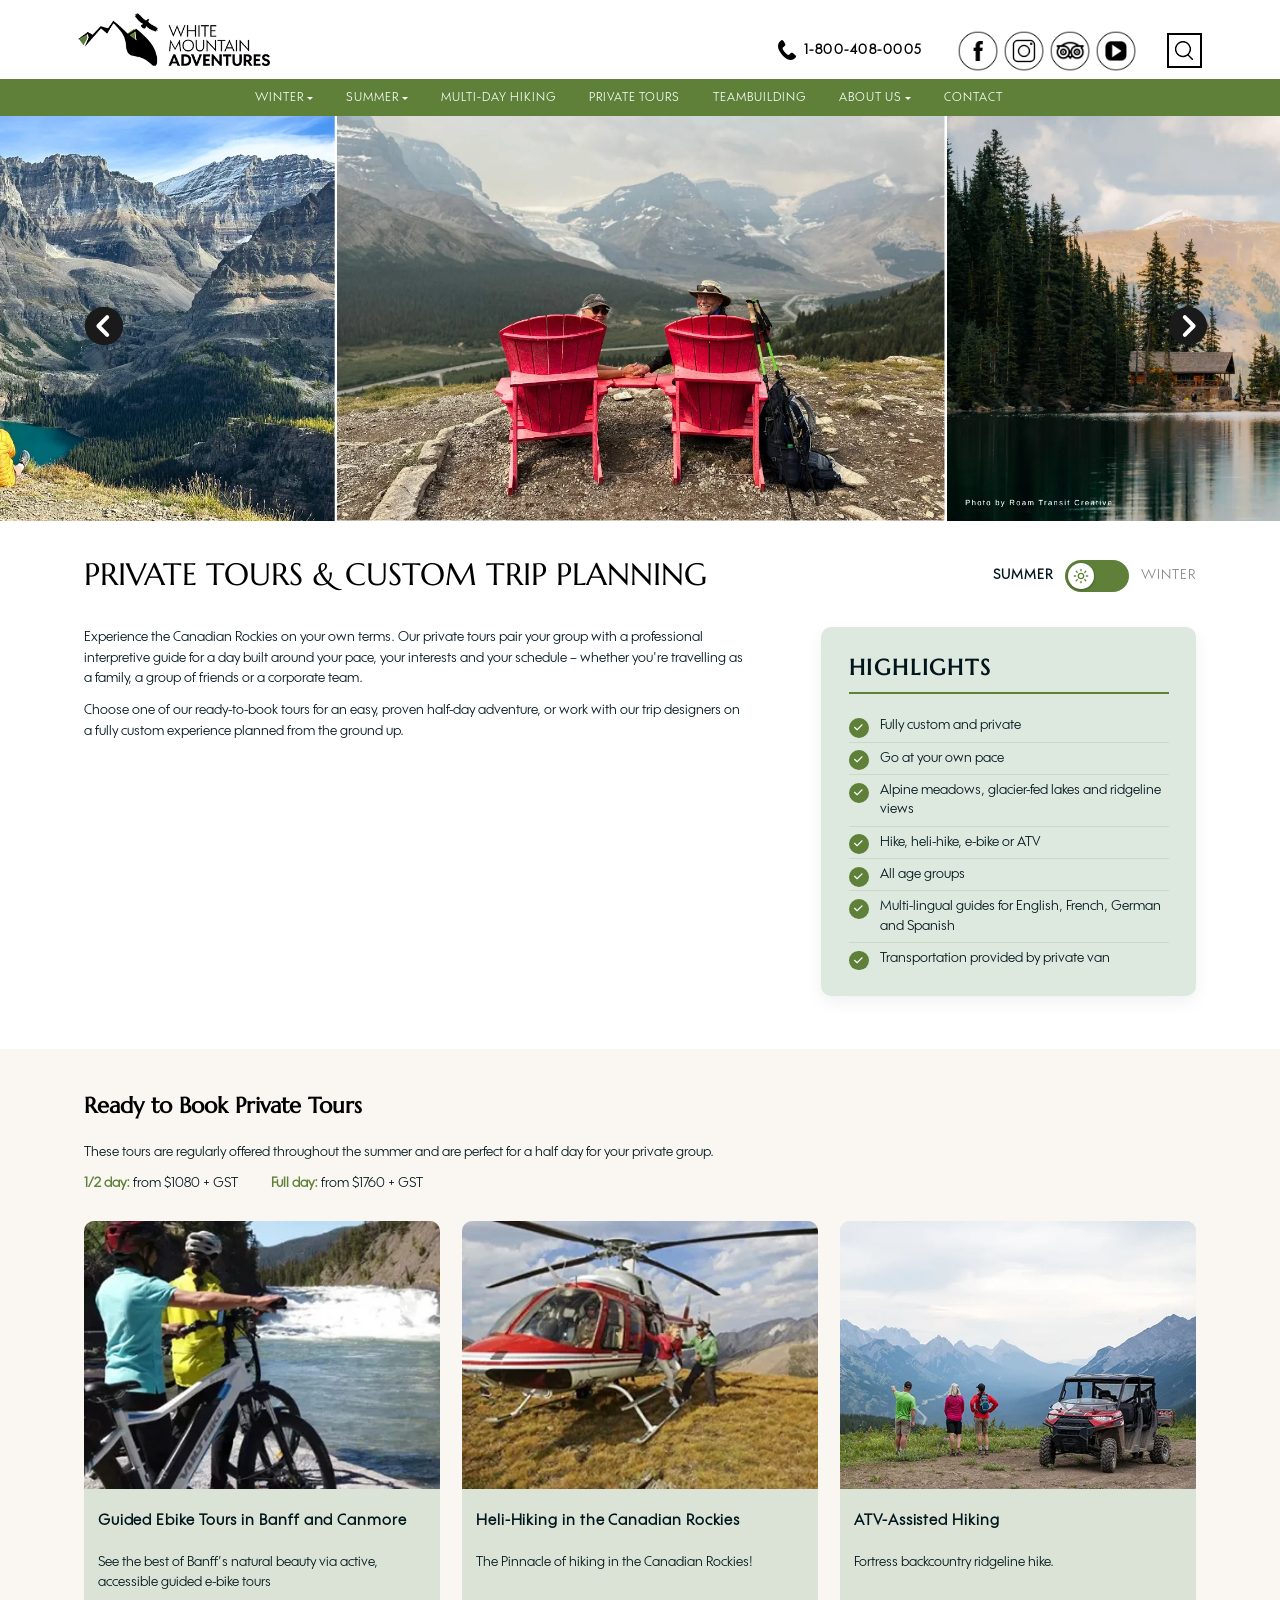
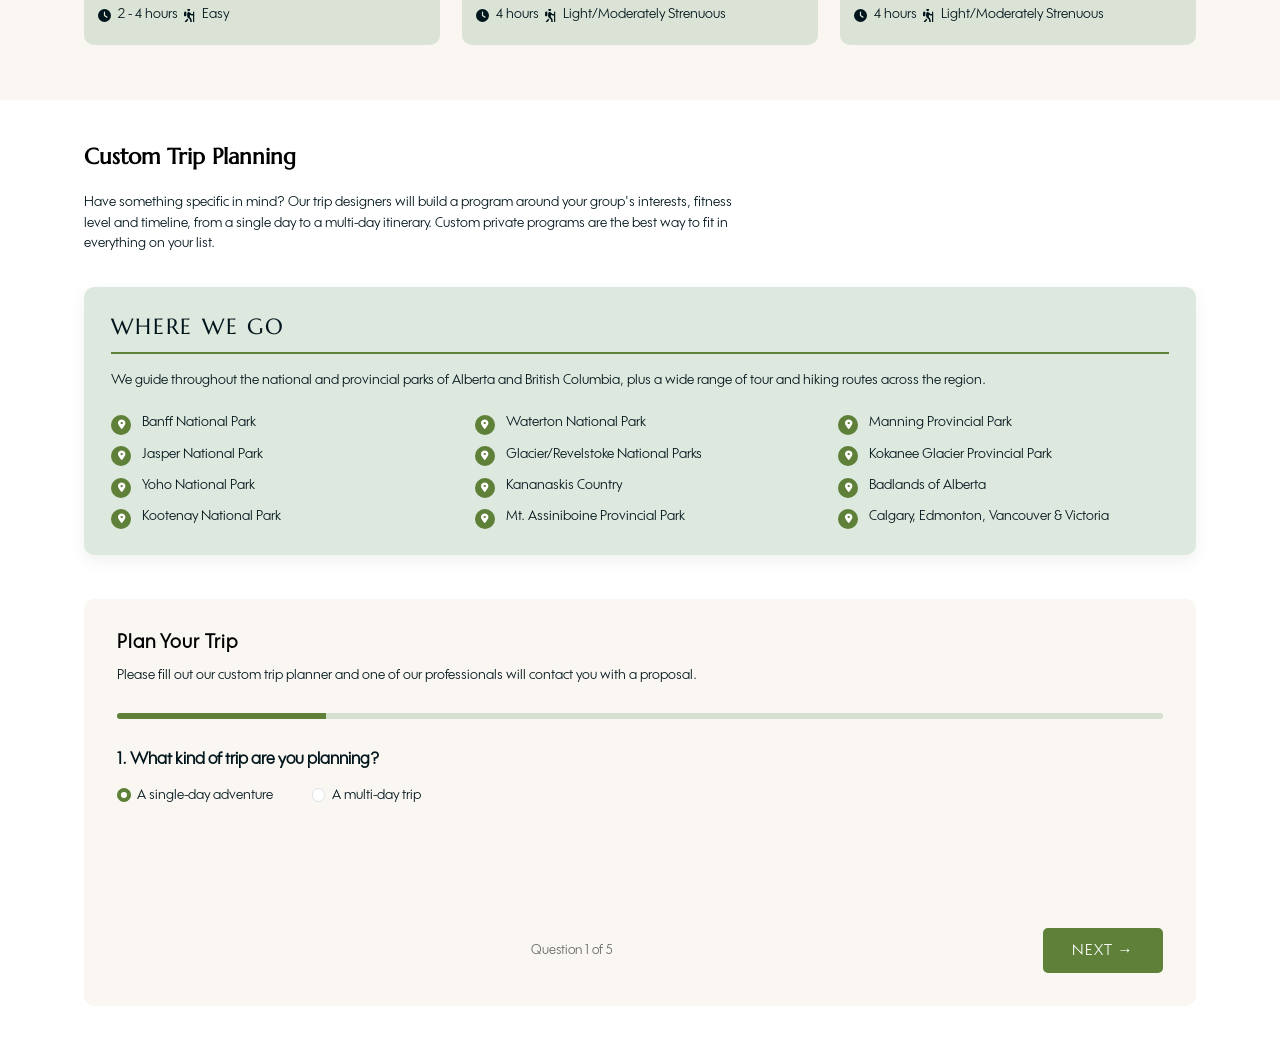
==== web/index.html @ 5576fe65 "Private tours page redesign (standalone DDEV project) Co-Authored-By: Claude Opus 5.5 <noreply@anthr" ====
<!DOCTYPE html>
<html lang="en" dir="ltr" prefix="og: https://ogp.me/ns#" class="h-100">
  <head>
  
  <meta name="google-site-verification" content="TYt2T40EVlU_86mBqnBRBLMpddluNPiCYj_VukK_M9A" />

       <!-- Google Tag Manager -->
<script>(function(w,d,s,l,i){w[l]=w[l]||[];w[l].push({'gtm.start':
new Date().getTime(),event:'gtm.js'});var f=d.getElementsByTagName(s)[0],
j=d.createElement(s),dl=l!='dataLayer'?'&l='+l:'';j.async=true;j.src=
'https://www.googletagmanager.com/gtm.js?id='+i+dl;f.parentNode.insertBefore(j,f);
})(window,document,'script','dataLayer','GTM-P9KBH4B');</script>
<!-- End Google Tag Manager -->

    <meta charset="utf-8" />
<meta name="description" content="White Mountain Adventures offers custom and private tours in Banff and the Canadian Rockies. Enjoy tailored hiking, sightseeing, e-bike and heli-hiking experiences." />
<link rel="canonical" href="custom-private-tours-banff.html" />
<link rel="image_src" href="https://www.whitemountainadventures.com/sites/www.whitemountainadventures.com/files/styles/top_images_carousel/public/Lake%20O%27hara%20on%20a%20cliff%20view.png.webp" />
<meta property="og:title" content="Custom and Private Tours Banff | Tailored Rockies Experiences" />
<meta property="og:description" content="White Mountain Adventures offers custom and private tours in Banff and the Canadian Rockies. Enjoy tailored hiking, sightseeing, e-bike and heli-hiking experiences." />
<meta property="og:image:url" content="https://www.whitemountainadventures.com/sites/www.whitemountainadventures.com/files/styles/top_images_carousel/public/Lake%20O%27hara%20on%20a%20cliff%20view.png.webp" />
<meta name="Generator" content="Drupal 10 (https://www.drupal.org)" />
<meta name="MobileOptimized" content="width" />
<meta name="HandheldFriendly" content="true" />
<meta name="viewport" content="width=device-width, initial-scale=1.0" />
<link rel="icon" href="sites/www.whitemountainadventures.com/files/favicon_1.png" type="image/png" />

    <title>Custom and Private Tours Banff | Tailored Rockies Experiences</title>
    <link rel="stylesheet" media="all" href="core/themes/stable9/css/system/components/align.module.css%3Ftoescm.css" />
<link rel="stylesheet" media="all" href="core/themes/stable9/css/system/components/fieldgroup.module.css%3Ftoescm.css" />
<link rel="stylesheet" media="all" href="core/themes/stable9/css/system/components/container-inline.module.css%3Ftoescm.css" />
<link rel="stylesheet" media="all" href="core/themes/stable9/css/system/components/clearfix.module.css%3Ftoescm.css" />
<link rel="stylesheet" media="all" href="core/themes/stable9/css/system/components/details.module.css%3Ftoescm.css" />
<link rel="stylesheet" media="all" href="core/themes/stable9/css/system/components/hidden.module.css%3Ftoescm.css" />
<link rel="stylesheet" media="all" href="core/themes/stable9/css/system/components/item-list.module.css%3Ftoescm.css" />
<link rel="stylesheet" media="all" href="core/themes/stable9/css/system/components/js.module.css%3Ftoescm.css" />
<link rel="stylesheet" media="all" href="core/themes/stable9/css/system/components/nowrap.module.css%3Ftoescm.css" />
<link rel="stylesheet" media="all" href="core/themes/stable9/css/system/components/position-container.module.css%3Ftoescm.css" />
<link rel="stylesheet" media="all" href="core/themes/stable9/css/system/components/reset-appearance.module.css%3Ftoescm.css" />
<link rel="stylesheet" media="all" href="core/themes/stable9/css/system/components/resize.module.css%3Ftoescm.css" />
<link rel="stylesheet" media="all" href="core/themes/stable9/css/system/components/system-status-counter.css%3Ftoescm.css" />
<link rel="stylesheet" media="all" href="core/themes/stable9/css/system/components/system-status-report-counters.css%3Ftoescm.css" />
<link rel="stylesheet" media="all" href="core/themes/stable9/css/system/components/system-status-report-general-info.css%3Ftoescm.css" />
<link rel="stylesheet" media="all" href="core/themes/stable9/css/system/components/tablesort.module.css%3Ftoescm.css" />
<link rel="stylesheet" media="all" href="modules/contrib/field_group/formatters/tabs/horizontal-tabs.css%3Ftoescm.css" />
<link rel="stylesheet" media="all" href="core/themes/stable9/css/views/views.module.css%3Ftoescm.css" />
<link rel="stylesheet" media="all" href="modules/contrib/footermap/css/footermap.css%3Ftoescm.css" />
<link rel="stylesheet" media="all" href="libraries/tiny-slider/dist/tiny-slider.css%3Ftoescm.css" />
<link rel="stylesheet" media="all" href="modules/contrib/tiny_slider/css/tiny_slider.css%3Ftoescm.css" />
<link rel="stylesheet" media="all" href="core/themes/stable9/css/core/assets/vendor/normalize-css/normalize.css%3Ftoescm.css" />
<link rel="stylesheet" media="all" href="themes/contrib/bootstrap5/css/components/action-links.css%3Ftoescm.css" />
<link rel="stylesheet" media="all" href="themes/contrib/bootstrap5/css/components/breadcrumb.css%3Ftoescm.css" />
<link rel="stylesheet" media="all" href="themes/contrib/bootstrap5/css/components/container-inline.css%3Ftoescm.css" />
<link rel="stylesheet" media="all" href="themes/contrib/bootstrap5/css/components/details.css%3Ftoescm.css" />
<link rel="stylesheet" media="all" href="themes/contrib/bootstrap5/css/components/exposed-filters.css%3Ftoescm.css" />
<link rel="stylesheet" media="all" href="themes/contrib/bootstrap5/css/components/field.css%3Ftoescm.css" />
<link rel="stylesheet" media="all" href="themes/contrib/bootstrap5/css/components/form.css%3Ftoescm.css" />
<link rel="stylesheet" media="all" href="themes/contrib/bootstrap5/css/components/icons.css%3Ftoescm.css" />
<link rel="stylesheet" media="all" href="themes/contrib/bootstrap5/css/components/inline-form.css%3Ftoescm.css" />
<link rel="stylesheet" media="all" href="themes/contrib/bootstrap5/css/components/item-list.css%3Ftoescm.css" />
<link rel="stylesheet" media="all" href="themes/contrib/bootstrap5/css/components/links.css%3Ftoescm.css" />
<link rel="stylesheet" media="all" href="themes/contrib/bootstrap5/css/components/menu.css%3Ftoescm.css" />
<link rel="stylesheet" media="all" href="themes/contrib/bootstrap5/css/components/more-link.css%3Ftoescm.css" />
<link rel="stylesheet" media="all" href="themes/contrib/bootstrap5/css/components/pager.css%3Ftoescm.css" />
<link rel="stylesheet" media="all" href="themes/contrib/bootstrap5/css/components/tabledrag.css%3Ftoescm.css" />
<link rel="stylesheet" media="all" href="themes/contrib/bootstrap5/css/components/tableselect.css%3Ftoescm.css" />
<link rel="stylesheet" media="all" href="themes/contrib/bootstrap5/css/components/tablesort.css%3Ftoescm.css" />
<link rel="stylesheet" media="all" href="themes/contrib/bootstrap5/css/components/textarea.css%3Ftoescm.css" />
<link rel="stylesheet" media="all" href="themes/contrib/bootstrap5/css/components/ui-dialog.css%3Ftoescm.css" />
<link rel="stylesheet" media="all" href="themes/contrib/bootstrap5/css/components/messages.css%3Ftoescm.css" />
<link rel="stylesheet" media="all" href="themes/contrib/bootstrap5/css/components/node.css%3Ftoescm.css" />
<link rel="stylesheet" media="all" href="sites/www.whitemountainadventures.com/themes/b5subtheme/css/style.css%3Ftoescm.css" />

    
  <link rel="stylesheet" href="https://cdnjs.cloudflare.com/ajax/libs/font-awesome/6.5.2/css/all.min.css">
<link rel="stylesheet" href="custom/season.css">
</head>
  <body class="node-285 path-node page-node-type-private   d-flex flex-column h-100">

       <!-- Google Tag Manager (noscript) -->
<noscript><iframe src="https://www.googletagmanager.com/ns.html?id=GTM-P9KBH4B"
height="0" width="0" style="display:none;visibility:hidden"></iframe></noscript>
<!-- End Google Tag Manager (noscript) -->


        <div class="visually-hidden-focusable skip-link p-3 container">
      <a href="custom-private-tours-banff.html#main-content" class="p-2">
        Skip to main content
      </a>
    </div>
    
      <div class="dialog-off-canvas-main-canvas d-flex flex-column h-100" data-off-canvas-main-canvas>
    

<header role="banner">
  

    <nav class="navbar navbar-expand-lg   ">
    <div class="container d-flex align-items-center">
        <div class="region region-nav-branding">
    <div id="block-b5subtheme-branding" class="block block-system block-system-branding-block">
  
    
  <div class="navbar-brand d-flex align-items-center">

    <a href="https://www.whitemountainadventures.com/" title="Home" rel="home" class="site-logo d-block">
    <img src="sites/www.whitemountainadventures.com/files/logo_black_0.png" alt="Home" fetchpriority="high" />
  </a>
  
  <div>
    
      </div>
</div>
</div>

  </div>

            <div class="nav-phone">
        <a class="phone" href="tel:1-800-408-0005">1-800-408-0005</a>

        <span class="icons ">
          <a href="https://www.facebook.com/WhiteMountainAdventures " target="_blank"><img alt="facebook" src="files/page_images/icons/facebook.png"></a><a href="https://instagram.com/whitemountainadventuresbanff/" target="_blank"><img alt="instagram" src="files/page_images/icons/instagram.png%3F11"></a><a href="http://www.tripadvisor.ca/Attraction_Review-g154911-d1034744-Reviews-White_Mountain_Adventures-Banff_Banff_National_Park_Alberta.html" target="_blank"><img alt="Trip Advisor" src="files/page_images/icons/tripadvisor.png"></a><a href="https://www.youtube.com/channel/UCZ5k74igQhrXb3wD6DpFpxw" target="_blank"><img alt="Youtube" src="files/page_images/icons/youtube.png"></a>
        </span>
        <a class="search" href="https://www.whitemountainadventures.com/search/node">Search</a>
      </div>

              <button class="navbar-toggler collapsed" type="button" data-bs-toggle="collapse"
                data-bs-target="#navbarSupportedContent" aria-controls="navbarSupportedContent"
                aria-expanded="false" aria-label="Toggle navigation">
          <span class="navbar-toggler-icon"></span>
        </button>

 
          </div>
        <div class="collapse navbar-collapse  " id="navbarSupportedContent"> 
            <div class="region region-nav-main">
    <nav role="navigation" aria-labelledby="block-b5subtheme-main-navigation-menu" id="block-b5subtheme-main-navigation" class="block block-menu navigation menu--main">
            
  <h5 class="visually-hidden" id="block-b5subtheme-main-navigation-menu">Main navigation</h5>
  

        
            <ul data-block="nav_main" class="navbar-nav justify-content-end flex-wrap nav-level-0">
                    <li class="nav-item">
          <a href="tel:1-800-408-0005" class="phone-mobile nav-link">1-800-408-0005</a>
      </li>

                    <li class="nav-item dropdown">
          <span class="nav-link dropdown-toggle" role="button" data-bs-toggle="dropdown" aria-expanded="false" title="Expand menu Winter">Winter</span>
                  <ul data-block="nav_main" class="dropdown-menu nav-level-1">
                    <li class="nav-item">
          <a href="https://www.whitemountainadventures.com/banff-icewalk-tours" class="dropdown-item" data-drupal-link-system-path="node/2">Icewalks in Banff</a>
      </li>

                    <li class="nav-item">
          <a href="https://www.whitemountainadventures.com/snowshoe/lake-louise-winterland-tour" class="dropdown-item" data-drupal-link-system-path="node/33">Lake Louise Winterland Tour</a>
      </li>

                    <li class="nav-item">
          <a href="https://www.whitemountainadventures.com/banff-snowshoeing" class="dropdown-item" data-drupal-link-system-path="node/7">Snowshoeing Adventures</a>
      </li>

                    <li class="nav-item">
          <a href="https://www.whitemountainadventures.com/winter-gear-rental-banff" class="dropdown-item" data-drupal-link-system-path="node/305">Winter Rental Gear</a>
      </li>

        </ul>
  
      </li>

                    <li class="nav-item dropdown">
          <span class="nav-link dropdown-toggle" role="button" data-bs-toggle="dropdown" aria-expanded="false" title="Expand menu Summer">Summer</span>
                  <ul data-block="nav_main" class="dropdown-menu nav-level-1">
                    <li class="nav-item">
          <a href="https://www.whitemountainadventures.com/daily-guided-hike-banff" class="dropdown-item" data-drupal-link-system-path="node/3">Daily Guided Hikes</a>
      </li>

                    <li class="nav-item">
          <a href="https://www.whitemountainadventures.com/ebike-banff" class="dropdown-item" data-drupal-link-system-path="node/4">Guided e-Bike Tours</a>
      </li>

                    <li class="nav-item">
          <a href="https://www.whitemountainadventures.com/heli-hiking-canadian-rockies" class="dropdown-item" data-drupal-link-system-path="node/29">Heli-Hiking</a>
      </li>

                    <li class="nav-item">
          <a href="https://www.whitemountainadventures.com/atv-hiking-kananaskis-fortress" class="dropdown-item" data-drupal-link-system-path="node/30">ATV Hiking</a>
      </li>

        </ul>
  
      </li>

                    <li class="nav-item">
          <a href="https://www.whitemountainadventures.com/multi-day-hiking-trips-canadian-rockies" class="nav-link" data-drupal-link-system-path="node/5">Multi-Day Hiking</a>
      </li>

                    <li class="nav-item">
          <a href="custom-private-tours-banff.html" class="nav-link active is-active" data-drupal-link-system-path="node/285" aria-current="page">Private Tours</a>
      </li>

                    <li class="nav-item">
          <a href="https://www.whitemountainadventures.com/banff-teambuilding" class="nav-link" data-drupal-link-system-path="node/35">Teambuilding</a>
      </li>

                    <li class="nav-item dropdown">
          <span class="nav-link dropdown-toggle" role="button" data-bs-toggle="dropdown" aria-expanded="false" title="Expand menu About Us">About Us</span>
                  <ul data-block="nav_main" class="dropdown-menu nav-level-1">
                    <li class="nav-item">
          <a href="https://www.whitemountainadventures.com/banff-adventure-company" class="dropdown-item" data-drupal-link-system-path="node/12">Our Story</a>
      </li>

                    <li class="nav-item">
          <a href="https://www.whitemountainadventures.com/banff-guides" class="dropdown-item" data-drupal-link-system-path="node/13">Our Guides</a>
      </li>

                    <li class="nav-item">
          <a href="https://www.whitemountainadventures.com/banff-guide-jobs" class="dropdown-item" data-drupal-link-system-path="node/14">Work With Us</a>
      </li>

                    <li class="nav-item">
          <a href="https://www.whitemountainadventures.com/blog" class="dropdown-item" data-drupal-link-system-path="blog">Follow our Blog!</a>
      </li>

        </ul>
  
      </li>

                    <li class="only-footer nav-item">
          <a href="https://www.whitemountainadventures.com/privacy-policy" class="nav-link" data-drupal-link-system-path="node/311">Privacy Policy</a>
      </li>

                    <li class="nav-item">
          <a href="https://www.whitemountainadventures.com/contact" class="nav-link" data-drupal-link-system-path="node/11">Contact</a>
      </li>

        </ul>
  



  </nav>

  </div>

          
    </div>
  </nav>
  
</header>

<main role="main">
  <a id="main-content" tabindex="-1"></a>
  
  
  

  <div class="container">
        <div class="row g-0">
            <div class="order-1 order-lg-2 col-12">
          <div class="region region-content">
    <div data-drupal-messages-fallback class="hidden"></div>
<div class="season-carousel">
<div class="summer-carousel"><div class="views-element-container block block-views block-views-blocktop-images-carousel-block-1" id="block-b5subtheme-views-block-top-images-carousel-block-1">
  
    
      <div data-block="content"><div class="view view-top-images-carousel view-id-top_images_carousel view-display-id-block_1 js-view-dom-id-c2d8603ac3102c6332cfa6f2ab9ebb3ea7ea2a3aeb94b8659232cf52a6a85bd4">
  
    
      
   
      <div class="view-content row justify-content-center">
      <div data-settings="{&quot;autoWidth&quot;:true,&quot;center&quot;:true,&quot;items&quot;:1,&quot;responsive&quot;:{&quot;991&quot;:{&quot;items&quot;:&quot;6&quot;}},&quot;viewportMax&quot;:&quot;100vw&quot;,&quot;nav&quot;:false,&quot;autoplay&quot;:false,&quot;autoplayTimeout&quot;:4000,&quot;autoplayButtonOutput&quot;:false}" class="tiny-slider-wrapper tiny-slider">
  
      <div><div class="views-field views-field-field-top-images"><div class="field-content">  <img loading="eager" src="sites/www.whitemountainadventures.com/files/styles/top_images_carousel/public/Iconic%20red%20chairs.png.webp%3Fitok=tXXMOAi5" width="1080" height="720" alt="Couple sitting on iconic red chairs at Banff viewpoint, smiling and enjoying the mountain scenery during a private tour in Banff National Park" class="img-fluid image-style-top-images-carousel" />


</div></div></div>
      <div><div class="views-field views-field-field-top-images"><div class="field-content">  <img loading="eager" src="sites/www.whitemountainadventures.com/files/styles/top_images_carousel/public/Photo%20by%20Roam%20Transit%20from%20Banff%20Lake%20Louise%20Tourism.png.webp%3Fitok=lmyNSYfB" width="1280" height="720" alt="Alpine lake Agnes with calm water reflecting trees and pink mountain peaks from morning sun, Canadian Rockies" class="img-fluid image-style-top-images-carousel" />


</div></div></div>
      <div><div class="views-field views-field-field-top-images"><div class="field-content">  <img loading="eager" src="sites/www.whitemountainadventures.com/files/styles/top_images_carousel/public/Lake%20O'hara%20on%20a%20cliff%20view.png.webp%3Fitok=nnHK3KQ8" width="1080" height="720" alt="Hiker standing on cliff edge overlooking turquoise alpine Lake O’Hara with surrounding mountain range in summer, Yoho National Park" class="img-fluid image-style-top-images-carousel" />


</div></div></div>
      <div><div class="views-field views-field-field-top-images"><div class="field-content">  <img loading="eager" src="sites/www.whitemountainadventures.com/files/styles/top_images_carousel/public/resized%20image%20of%20prvate%20group.png.webp%3Fitok=vEgTBVqR" width="1080" height="720" alt="Happy group of hikers taking a break in the rain with mountains in the background during a private tour in the Canadian Rockies" class="img-fluid image-style-top-images-carousel" />


</div></div></div>
      <div><div class="views-field views-field-field-top-images"><div class="field-content">  <img loading="eager" src="sites/www.whitemountainadventures.com/files/styles/top_images_carousel/public/Photo%20by%20Josh%20Segeleski%20%20from%20Banff%20Lake%20Louise%20Tourism%20(1).png.webp%3Fitok=LtawMdaG" width="1280" height="720" alt="A hiking guide shows a group of people around Sunshine Meadows - a protected area that straddles the boundary of Banff National Park and British Colombia." class="img-fluid image-style-top-images-carousel" />


</div></div></div>
      <div><div class="views-field views-field-field-top-images"><div class="field-content">  <img loading="eager" src="sites/www.whitemountainadventures.com/files/styles/top_images_carousel/public/Two%20people%20smiling%20at%20a%20snowy%20mountain.png.webp%3Fitok=NWkoc2mK" width="1080" height="720" alt="Selfie of two happy hikers on a spring trail with snow patches and mountains in the background in Banff National Park" class="img-fluid image-style-top-images-carousel" />


</div></div></div>
      <div><div class="views-field views-field-field-top-images"><div class="field-content">  <img loading="eager" src="sites/www.whitemountainadventures.com/files/styles/top_images_carousel/public/Photo%20by%20Robert%20Massey%20and%20Banff%20Lake%20Louise%20Tourism%20(1).png.webp%3Fitok=XpRl5t85" width="1280" height="720" alt="The Ink Pots area on a beautiful blue sky day in Banff National Park." class="img-fluid image-style-top-images-carousel" />


</div></div></div>
      <div><div class="views-field views-field-field-top-images"><div class="field-content">  <img loading="eager" src="sites/www.whitemountainadventures.com/files/styles/top_images_carousel/public/Scott%20on%20a%20ridge%20somewhere.png.webp%3Fitok=hqPlpJHF" width="1080" height="720" alt="Person hiking along mountain ridge with expansive mountain ranges stretching into the distance in Banff National Park" class="img-fluid image-style-top-images-carousel" />


</div></div></div>
      <div><div class="views-field views-field-field-top-images"><div class="field-content">  <img loading="eager" src="sites/www.whitemountainadventures.com/files/styles/top_images_carousel/public/Photo%20by%20Robert%20Massey%20and%20Banff%20Lake%20Louise%20Tourism.png.webp%3Fitok=lr1nB6wx" width="1280" height="720" alt="Healy Pass in larch season" class="img-fluid image-style-top-images-carousel" />


</div></div></div>
      <div><div class="views-field views-field-field-top-images"><div class="field-content">  <img loading="eager" src="sites/www.whitemountainadventures.com/files/styles/top_images_carousel/public/group%20hiking%20up%20a%20hill%20somewhere.png.webp%3Fitok=-9GtxwTK" width="1080" height="720" alt="Private group of hikers climbing mountain trail with misty peaks in the background in Banff National Park, Canadian Rockies" class="img-fluid image-style-top-images-carousel" />


</div></div></div>
      <div><div class="views-field views-field-field-top-images"><div class="field-content">  <img loading="eager" src="sites/www.whitemountainadventures.com/files/styles/top_images_carousel/public/Lake%20O'hara%203%20people%20sitting%20at%20viewpoint.png.webp%3Fitok=zf52U5H2" width="1280" height="720" alt="Scenic viewpoint at Lake O’Hara with three hikers sitting on cliff and alpine mountains in the background, Canadian Rockies" class="img-fluid image-style-top-images-carousel" />


</div></div></div>
  
</div>

    </div>
  
          </div>
</div>

  </div></div>
<div class="winter-carousel" aria-hidden="true"><div class="views-element-container block block-views block-views-blocktop-images-carousel-block-1" id="block-winter-carousel">
  
    
      <div data-block="content"><div class="view view-top-images-carousel view-id-top_images_carousel view-display-id-block_1 js-view-dom-id-winter">
  
    
      
   
      <div class="view-content row justify-content-center">
      <div data-settings="{&quot;autoWidth&quot;:true,&quot;center&quot;:true,&quot;items&quot;:1,&quot;responsive&quot;:{&quot;991&quot;:{&quot;items&quot;:&quot;6&quot;}},&quot;viewportMax&quot;:&quot;100vw&quot;,&quot;nav&quot;:false,&quot;autoplay&quot;:false,&quot;autoplayTimeout&quot;:4000,&quot;autoplayButtonOutput&quot;:false}" class="tiny-slider-wrapper tiny-slider">
  
      <div><div class="views-field views-field-field-top-images"><div class="field-content">  <img loading="eager" src="images/winter/01.jpg" width="960" height="640" alt="" class="image-style-top-images-carousel" />


</div></div></div>
<div><div class="views-field views-field-field-top-images"><div class="field-content">  <img loading="eager" src="images/winter/02.jpg" width="960" height="640" alt="" class="image-style-top-images-carousel" />


</div></div></div>
<div><div class="views-field views-field-field-top-images"><div class="field-content">  <img loading="eager" src="images/winter/03.jpg" width="960" height="640" alt="" class="image-style-top-images-carousel" />


</div></div></div>
<div><div class="views-field views-field-field-top-images"><div class="field-content">  <img loading="eager" src="images/winter/04.jpg" width="960" height="640" alt="" class="image-style-top-images-carousel" />


</div></div></div>
      
      
      
      
      
      
      
      
      
      
  
</div>

    </div>
  
          </div>
</div>

  </div></div>
</div>
<div id="block-b5subtheme-content" class="block block-system block-system-main-block">
  
    
      
<article class="node node--type-private node--promoted node--view-mode-full">

  
    

  
  <div class="node__content">
    
<div  class="top">
      
            <div class="field field--name-title field--type-string field--label-hidden field__item"><h1>Private Tours &amp; Custom Trip Planning</h1></div>
      
            <div class="season">
  <span class="lb on" data-season="summer">Summer</span>
  <button class="switch" type="button" role="switch" aria-checked="false" aria-label="Toggle summer / winter"><span class="knob">
    <svg class="ico-sun" viewBox="0 0 24 24" fill="none" stroke-width="2" stroke-linecap="round"><circle cx="12" cy="12" r="4"/><path d="M12 2v2M12 20v2M2 12h2M20 12h2M4.9 4.9l1.4 1.4M17.7 17.7l1.4 1.4M4.9 19.1l1.4-1.4M17.7 6.3l1.4-1.4"/></svg>
    <svg class="ico-snow" viewBox="0 0 24 24" fill="none" stroke-width="2" stroke-linecap="round"><path d="M12 2v20M3.3 7l17.4 10M3.3 17L20.7 7M9 4l3 2 3-2M9 20l3-2 3 2"/></svg>
  </span></button>
  <span class="lb" data-season="winter">Winter</span>
</div>
      
  </div>
<div class="private-body">
<div  class="grid">
<div  class="col1">
  <p class="intro">Experience the Canadian Rockies on your own terms. Our private tours pair your group with a professional interpretive guide for a day built around your pace, your interests and your schedule &ndash; whether you're travelling as a family, a group of friends or a corporate team.</p>
  <p class="intro">Choose one of our ready-to-book tours for an easy, proven half-day adventure, or work with our trip designers on a fully custom experience planned from the ground up.</p>
</div>
<div  class="col2">
  <div class="clearfix text-formatted field field--name-field-highlights field--type-text-long field--label-above">
    <div class="field__label">Highlights</div>
    <div class="field__item swap">
      <div class="summer-only"><ul>
<li>Fully custom and private</li>
<li>Go at your own pace</li>
<li>Alpine meadows, glacier-fed lakes and ridgeline views</li>
<li>Hike, heli-hike, e-bike or ATV</li>
<li>All age groups</li>
<li>Multi-lingual guides for English, French, German and Spanish</li>
<li>Transportation provided by private van</li>
</ul></div>
      <div class="winter-only"><ul>
<li>Fully custom and private</li>
<li>Go at your own pace</li>
<li>Frozen waterfalls, snowy forests and frozen lakes</li>
<li>Icewalks, snowshoeing and winter sightseeing</li>
<li>All age groups</li>
<li>Multi-lingual guides for English, French, German and Spanish</li>
<li>Transportation provided by private van</li>
</ul></div>
    </div>
  </div>
</div>
</div>
  <section class="ready-tours">
  <h2>Ready to Book Private Tours</h2>
  <div class="swap">
  <p class="summer-only">These tours are regularly offered throughout the summer and are perfect for a half day for your private group.</p>
  <p class="winter-only">These tours are regularly offered throughout the winter and are perfect for a half day for your private group.</p>
  </div>
  <p class="tour-cost"><span><strong>1/2 day:</strong> from $1080 + GST</span><span><strong>Full day:</strong> from $1760 + GST</span></p>
  <div class="swap">
  <div class="private-thumbs summer-cards summer-only">
    <div class="home-thumb"><a class="thumb-link" href="#">
      <div class="thumb-img"><img src="images/cards/ebike-tours-banff-canmore.webp" alt="Guided Ebike Tours in Banff and Canmore"></div>
      <div class="thumb-text">
        <div class="thumb-title">Guided Ebike Tours in Banff and Canmore</div>
        <p>See the best of Banff’s natural beauty via active, accessible guided e-bike tours</p>
        <p class="thumb-duration"><i class="fa-solid fa-clock" aria-hidden="true"></i> &nbsp;2 - 4 hours&nbsp;&nbsp;<span class="thumb-diff"><i class="fa-solid fa-person-hiking" aria-hidden="true"></i> &nbsp;Easy</span></p>
      </div></a></div>
    <div class="home-thumb"><a class="thumb-link" href="#">
      <div class="thumb-img"><img src="images/cards/heli-hiking-canadian-rockies.webp" alt="Heli-Hiking in the Canadian Rockies"></div>
      <div class="thumb-text">
        <div class="thumb-title">Heli-Hiking in the Canadian Rockies</div>
        <p>The Pinnacle of hiking in the Canadian Rockies!</p>
        <p class="thumb-duration"><i class="fa-solid fa-clock" aria-hidden="true"></i> &nbsp;4 hours&nbsp;&nbsp;<span class="thumb-diff"><i class="fa-solid fa-person-hiking" aria-hidden="true"></i> &nbsp;Light/Moderately Strenuous</span></p>
      </div></a></div>
    <div class="home-thumb"><a class="thumb-link" href="#">
      <div class="thumb-img"><img src="images/cards/atv-assisted-hiking.webp" alt="ATV-Assisted Hiking"></div>
      <div class="thumb-text">
        <div class="thumb-title">ATV-Assisted Hiking</div>
        <p>Fortress backcountry ridgeline hike.</p>
        <p class="thumb-duration"><i class="fa-solid fa-clock" aria-hidden="true"></i> &nbsp;4 hours&nbsp;&nbsp;<span class="thumb-diff"><i class="fa-solid fa-person-hiking" aria-hidden="true"></i> &nbsp;Light/Moderately Strenuous</span></p>
      </div></a></div>
  </div>
  <div class="private-thumbs winter-cards winter-only">
    <div class="home-thumb"><a class="thumb-link" href="#">
      <div class="thumb-img"><img src="images/cards/twilight.jpg" alt="Banff Twilight Tour"></div>
      <div class="thumb-text">
        <div class="thumb-title">Banff Twilight Tour</div>
        <p>Evening tour through Banff as the peaks light up at dusk. Fridays and Saturdays.</p>
        <p class="thumb-duration"><i class="fa-solid fa-clock" aria-hidden="true"></i> &nbsp;2.5 hours&nbsp;&nbsp;<span class="thumb-diff"><i class="fa-solid fa-person-hiking" aria-hidden="true"></i> &nbsp;Easy</span></p>
      </div></a></div>
    <div class="home-thumb"><a class="thumb-link" href="#">
      <div class="thumb-img"><img src="images/cards/grassi.jpg" alt="Grassi Lakes Winter Hike"></div>
      <div class="thumb-text">
        <div class="thumb-title">Grassi Lakes Winter Hike</div>
        <p>Frozen waterfalls and emerald lakes above Canmore</p>
        <p class="thumb-duration"><i class="fa-solid fa-clock" aria-hidden="true"></i> &nbsp;3.5 hours&nbsp;&nbsp;<span class="thumb-diff"><i class="fa-solid fa-person-hiking" aria-hidden="true"></i> &nbsp;Moderate</span></p>
      </div></a></div>
    <div class="home-thumb"><a class="thumb-link" href="#">
      <div class="thumb-img"><img src="images/cards/ross-lake.jpg" alt="Ross Lake and Winter Forest Snowshoe"></div>
      <div class="thumb-text">
        <div class="thumb-title">Ross Lake and Winter Forest Snowshoe</div>
        <p>Quiet snowshoe through old-growth forest to a hidden lake</p>
        <p class="thumb-duration"><i class="fa-solid fa-clock" aria-hidden="true"></i> &nbsp;4 hours&nbsp;&nbsp;<span class="thumb-diff"><i class="fa-solid fa-person-hiking" aria-hidden="true"></i> &nbsp;Light/Moderate</span></p>
      </div></a></div>
  </div>
  </div>
  </section>
  <h2>Custom Trip Planning</h2>
  <p class="intro">Have something specific in mind? Our trip designers will build a program around your group's interests, fitness level and timeline, from a single day to a multi-day itinerary. Custom private programs are the best way to fit in everything on your list.</p>
  <div class="where-box">
    <h3 class="where-title">Where We Go</h3>
    <p>We guide throughout the national and provincial parks of Alberta and British Columbia, plus a wide range of tour and hiking routes across the region.</p>
    <ul>
      <li>Banff National Park</li>
      <li>Jasper National Park</li>
      <li>Yoho National Park</li>
      <li>Kootenay National Park</li>
      <li>Waterton National Park</li>
      <li>Glacier/Revelstoke National Parks</li>
      <li>Kananaskis Country</li>
      <li>Mt. Assiniboine Provincial Park</li>
      <li>Manning Provincial Park</li>
      <li>Kokanee Glacier Provincial Park</li>
      <li>Badlands of Alberta</li>
      <li>Calgary, Edmonton, Vancouver &amp; Victoria</li>
    </ul>
  </div>
  <form class="trip-form" id="trip-form" novalidate>
    <h3>Plan Your Trip</h3>
    <p class="form-intro">Please fill out our custom trip planner and one of our professionals will contact you with a proposal.</p>
    <div class="step-progress"><span></span></div>

    <fieldset>
      <legend>1. What kind of trip are you planning?</legend>
      <div class="date-mode">
        <label class="form-check-inline"><input class="form-check-input" type="radio" name="trip_length" value="single" checked> A single-day adventure</label>
        <label class="form-check-inline"><input class="form-check-input" type="radio" name="trip_length" value="multi"> A multi-day trip</label>
      </div>
    </fieldset>

    <fieldset>
      <legend>2. When would you like to travel?</legend>
      <div class="date-mode">
        <label class="form-check-inline"><input class="form-check-input" type="radio" name="date_mode" value="exact" checked> I have exact dates</label>
        <label class="form-check-inline"><input class="form-check-input" type="radio" name="date_mode" value="flexible"> My dates are flexible</label>
      </div>
      <div class="date-panel" data-mode="exact">
        <div class="row g-3">
          <div class="col-sm-6"><label class="form-label" for="start_date"><span class="multi-only">Start date</span><span class="single-only">Date</span></label><input class="form-control" type="date" id="start_date" name="start_date"></div>
          <div class="col-sm-6 multi-only"><label class="form-label" for="end_date">End date</label><input class="form-control" type="date" id="end_date" name="end_date"></div>
        </div>
      </div>
      <div class="date-panel" data-mode="flexible" hidden>
        <div class="row g-3">
          <div class="col-sm-6 multi-only"><label class="form-label" for="num_days">Approximate number of days</label><input class="form-control" type="number" id="num_days" name="num_days" min="1" max="30" placeholder="e.g. 5"></div>
          <div class="col-sm-6"><label class="form-label" for="month">Month you're interested in</label>
            <select class="form-select" id="month" name="month">
              <option value="">Select a month</option>
              <option>January</option><option>February</option><option>March</option><option>April</option><option>May</option><option>June</option>
              <option>July</option><option>August</option><option>September</option><option>October</option><option>November</option><option>December</option>
            </select></div>
        </div>
      </div>
    </fieldset>

    <fieldset>
      <legend>3. Where are you interested in visiting? <span class="hint">Select all that apply</span></legend>
      <div class="place-group">
        <h4>National Parks</h4>
        <label><input class="form-check-input" type="checkbox" name="places[]" value="Banff National Park"> Banff National Park</label>
        <label><input class="form-check-input" type="checkbox" name="places[]" value="Jasper National Park"> Jasper National Park</label>
        <label><input class="form-check-input" type="checkbox" name="places[]" value="Yoho National Park"> Yoho National Park</label>
        <label><input class="form-check-input" type="checkbox" name="places[]" value="Kootenay National Park"> Kootenay National Park</label>
        <label><input class="form-check-input" type="checkbox" name="places[]" value="Waterton National Park"> Waterton National Park</label>
        <label><input class="form-check-input" type="checkbox" name="places[]" value="Glacier/Revelstoke National Parks"> Glacier/Revelstoke National Parks</label>
      </div>
      <div class="place-group">
        <h4>Provincial Parks &amp; Areas</h4>
        <label><input class="form-check-input" type="checkbox" name="places[]" value="Kananaskis Country"> Kananaskis Country</label>
        <label><input class="form-check-input" type="checkbox" name="places[]" value="Mt. Assiniboine Provincial Park"> Mt. Assiniboine Provincial Park</label>
        <label><input class="form-check-input" type="checkbox" name="places[]" value="Manning Provincial Park"> Manning Provincial Park</label>
        <label><input class="form-check-input" type="checkbox" name="places[]" value="Kokanee Glacier Provincial Park"> Kokanee Glacier Provincial Park</label>
        <label><input class="form-check-input" type="checkbox" name="places[]" value="Badlands of Alberta"> Badlands of Alberta</label>
        <label><input class="form-check-input" type="checkbox" name="places[]" value="Southern Alberta &amp; BC routes"> Tour &amp; hiking routes across southern Alberta and BC</label>
      </div>
      <div class="place-group">
        <h4>Cities</h4>
        <label><input class="form-check-input" type="checkbox" name="places[]" value="Calgary"> Calgary</label>
        <label><input class="form-check-input" type="checkbox" name="places[]" value="Edmonton"> Edmonton</label>
        <label><input class="form-check-input" type="checkbox" name="places[]" value="Vancouver"> Vancouver</label>
        <label><input class="form-check-input" type="checkbox" name="places[]" value="Victoria"> Victoria</label>
      </div>
    </fieldset>

    <fieldset>
      <legend>4. What activities are you interested in? <span class="hint">Select all that apply</span></legend>
      <div class="place-group">
        <h4>Summer</h4>
        <label><input class="form-check-input" type="checkbox" name="activities[]" value="Guided day hiking"> Guided day hiking</label>
        <label><input class="form-check-input" type="checkbox" name="activities[]" value="Multi-day hiking trips"> Multi-day hiking trips</label>
        <label><input class="form-check-input" type="checkbox" name="activities[]" value="Heli-hiking"> Heli-hiking</label>
        <label><input class="form-check-input" type="checkbox" name="activities[]" value="ATV-assisted hiking"> ATV-assisted hiking</label>
        <label><input class="form-check-input" type="checkbox" name="activities[]" value="Guided e-bike tours"> Guided e-bike tours</label>
        <label><input class="form-check-input" type="checkbox" name="activities[]" value="eBike &amp; hike tours"> eBike &amp; hike tours</label>
        <label><input class="form-check-input" type="checkbox" name="activities[]" value="Backcountry hiking (Skoki, Lake O'Hara)"> Backcountry hiking (Skoki, Lake O'Hara)</label>
      </div>
      <div class="place-group">
        <h4>Winter</h4>
        <label><input class="form-check-input" type="checkbox" name="activities[]" value="Canyon icewalks (Johnston, Marble, Grotto)"> Canyon icewalks (Johnston, Marble, Grotto)</label>
        <label><input class="form-check-input" type="checkbox" name="activities[]" value="Snowshoeing"> Snowshoeing</label>
        <label><input class="form-check-input" type="checkbox" name="activities[]" value="Snowcat snowshoe charter"> Snowcat snowshoe charter</label>
        <label><input class="form-check-input" type="checkbox" name="activities[]" value="Lake Louise Winterland Tour"> Lake Louise Winterland Tour</label>
      </div>
      <div class="place-group">
        <h4>Year-round</h4>
        <label><input class="form-check-input" type="checkbox" name="activities[]" value="Private sightseeing by van/SUV"> Private sightseeing by van/SUV</label>
        <label><input class="form-check-input" type="checkbox" name="activities[]" value="Gondolas &amp; popular attractions"> Gondolas &amp; popular attractions</label>
        <label><input class="form-check-input" type="checkbox" name="activities[]" value="Culinary experiences"> Culinary experiences</label>
        <label><input class="form-check-input" type="checkbox" name="activities[]" value="Teambuilding activities"> Teambuilding activities</label>
      </div>
    </fieldset>

    <fieldset>
      <legend>5. Your details</legend>
      <div class="row g-3">
        <div class="col-md-4"><label class="form-label" for="name">Name</label><input class="form-control" type="text" id="name" name="name" autocomplete="name" required></div>
        <div class="col-md-4"><label class="form-label" for="email">Email</label><input class="form-control" type="email" id="email" name="email" autocomplete="email" required></div>
        <div class="col-md-4"><label class="form-label" for="phone">Phone</label><input class="form-control" type="tel" id="phone" name="phone" autocomplete="tel"></div>
        <div class="col-md-4"><label class="form-label" for="language">Preferred guide language</label>
          <select class="form-select" id="language" name="language">
            <option>English</option><option>French</option><option>German</option><option>Spanish</option>
          </select></div>
        <div class="col-12"><label class="form-label" for="questions">Questions or special requests</label><textarea class="form-control" id="questions" name="questions" rows="4" placeholder="Group size, ages, fitness level, accessibility needs, anything else we should know..."></textarea></div>
      </div>
    </fieldset>

    <div class="step-nav">
      <button class="btn btn-back" type="button" data-step="back">&larr; Back</button>
      <span class="step-count"></span>
      <button class="btn btn-primary" type="button" data-step="next">Next &rarr;</button>
      <button class="btn btn-primary" type="submit">Request a Proposal</button>
    </div>
    <p class="form-thanks" hidden>Thanks! Our trip designers will be in touch shortly.</p>
  </form>

</div>
  </div>
</article>

  </div>

  </div>

      </div>
          </div>
  </div>

</main>



  </div>

    
    <script type="application/json" data-drupal-selector="drupal-settings-json">{"path":{"baseUrl":"\/","pathPrefix":"","currentPath":"node\/285","currentPathIsAdmin":false,"isFront":false,"currentLanguage":"en"},"pluralDelimiter":"\u0003","suppressDeprecationErrors":true,"field_group":{"html_element":{"mode":"default","context":"view","settings":{"classes":"top","show_empty_fields":false,"id":"","label_as_html":false,"element":"div","show_label":false,"label_element":"h3","label_element_classes":"","attributes":"","effect":"none","speed":"fast"}},"tabs":{"mode":"default","context":"view","settings":{"classes":"","show_empty_fields":false,"id":"","label_as_html":false,"direction":"horizontal","width_breakpoint":0}},"tab":{"mode":"default","context":"view","settings":{"classes":"","show_empty_fields":false,"id":"","label_as_html":false,"formatter":"closed","description":""}}},"user":{"uid":0,"permissionsHash":"cc319007458dd4050d0caed634b7def1fa32414fe3cb20444fb025fa2d701498"}}</script>
<script src="sites/www.whitemountainadventures.com/files/js/site.js"></script>

  <script src="custom/season.js"></script>
</body>
</html>
---- web/custom/season.css ----
/* Additions on top of the site's own CSS. Sizes in rem follow the site's html font-size. */

/* Carousel cross-fade */
.season-carousel { position: relative; }
.season-carousel > .summer-carousel,
.season-carousel > .winter-carousel { transition: opacity .8s ease; }
.season-carousel > .winter-carousel { position: absolute; top: 0; left: 0; right: 0; opacity: 0; pointer-events: none; z-index: 1; }
.season-carousel.is-winter > .winter-carousel { opacity: 1; pointer-events: auto; }
.season-carousel.is-winter > .summer-carousel { opacity: 0; pointer-events: none; }

/* Season switch (next to the H1) */
.season { display: flex; align-items: center; gap: 12px; font-size: 1.25rem; text-transform: uppercase; letter-spacing: 1px; user-select: none; }
.season .lb { color: #888; cursor: pointer; }
.season .lb.on { color: #00151c; font-weight: 700; }
.season .switch { position: relative; width: 64px; height: 32px; border-radius: 32px; border: 0; padding: 0; cursor: pointer; background: #5e8038; }
.season .knob { position: absolute; top: 3px; left: 3px; width: 26px; height: 26px; border-radius: 50%; background: #fff; box-shadow: 0 1px 3px rgba(0,0,0,.3); display: flex; align-items: center; justify-content: center; transition: transform .3s; }
.season.winter .knob { transform: translateX(32px); }
.season .knob svg { width: 16px; height: 16px; stroke: #5e8038; }
.season .ico-snow { display: none; }
.season.winter .ico-sun { display: none; }
.season.winter .ico-snow { display: block; }

/* Body */
.private-body { margin-bottom: 5rem; }
.private-body .intro { max-width: 60rem; }

/* Tour cards: same rules as .home-thumbs .home-thumb in b5subtheme */
.private-thumbs { display: grid; grid-template-columns: repeat(3, 1fr); gap: 2rem; }
.private-thumbs .home-thumb { height: 100%; background-color: rgba(144, 180, 147, .3); border-radius: 10px; overflow: hidden; }
.private-thumbs a.thumb-link { display: flex; flex-direction: column; height: 100%; color: #00151c; text-decoration: none; }
.private-thumbs .thumb-img { position: relative; aspect-ratio: 4 / 3; overflow: hidden; }
.private-thumbs .thumb-img img { width: 100%; height: 100%; object-fit: cover; display: block; margin: 0; }
.private-thumbs .thumb-img:after { content: "Explore \2192"; font-weight: bold; padding-top: 19px; color: #fff; font-size: 1.5rem; display: flex; justify-content: center; align-items: center; position: absolute; inset: 0; background-color: rgba(0,0,0,.3); opacity: 0; transition: all .25s; }
.private-thumbs a:hover .thumb-img:after { opacity: 1; }
.private-thumbs .thumb-text { padding: 20px 14px; text-align: left; display: flex; flex-direction: column; flex-grow: 1; }
.private-thumbs .thumb-title { font-size: 1.4rem; letter-spacing: .06em; display: block; font-weight: bold; margin-bottom: 20px; }
.private-thumbs .thumb-duration { margin-top: auto; margin-bottom: 0; }
.private-thumbs .thumb-diff { text-wrap: nowrap; }
@media (max-width: 767px) { .private-thumbs { grid-template-columns: 1fr; } }

/* Season cross-fade: both versions share one grid cell, so no layout jump or flash */
.swap { display: grid; }
.swap > * { grid-area: 1 / 1; transition: opacity .8s ease, visibility .8s; }
body:not(.is-winter) .swap > .winter-only,
body.is-winter .swap > .summer-only { opacity: 0; visibility: hidden; pointer-events: none; }
.swap > p { margin-bottom: 1rem; }

/* Ready to Book: full-width colour band ($cream from b5subtheme) */
.ready-tours { position: relative; isolation: isolate; padding: 4rem 0 5rem; margin: 3rem 0 4rem; }
.ready-tours:before { content: ""; position: absolute; top: 0; bottom: 0; left: 50%; width: 100vw; transform: translateX(-50%); background: #faf7f2; z-index: -1; }

/* Trip planning form */
.trip-form { background: #faf7f2; border-radius: 10px; padding: 3rem; margin: 4rem 0 2rem; }
.trip-form h3 { margin-bottom: 1rem; }
.trip-form .form-intro { margin-bottom: 2.5rem; }
.trip-form fieldset { margin-bottom: 2.5rem; }
.trip-form legend { font-size: 1.5rem; font-weight: bold; margin-bottom: 1.2rem; }
.trip-form .hint { font-size: 1.1rem; font-weight: normal; color: #666; margin-left: .5rem; }
.trip-form .form-label, .trip-form label { font-size: 1.25rem; }
.trip-form .form-control, .trip-form .form-select { font-size: 1.25rem; padding: .7rem 1rem; }
.trip-form .date-mode { display: flex; gap: 2.5rem; margin-bottom: 1.5rem; }
.trip-form .date-mode label { display: flex; align-items: center; gap: .6rem; cursor: pointer; }
.trip-form .date-mode .form-check-input { margin: 0; }
.trip-form .place-group { margin-bottom: 1.5rem; display: grid; grid-template-columns: repeat(auto-fill, minmax(26rem, 1fr)); gap: .6rem 2rem; }
.trip-form .place-group h4 { grid-column: 1 / -1; font-size: 1.25rem; text-transform: uppercase; letter-spacing: 1px; color: #5e8038; margin: 0 0 .3rem; }
.trip-form .place-group label { display: flex; align-items: center; gap: .6rem; cursor: pointer; }
.trip-form .place-group .form-check-input { margin: 0; flex: none; }
.trip-form .form-check-input:checked { background-color: #5e8038; border-color: #5e8038; }
.trip-form .btn { background-color: #5e8038; border-color: #5e8038; font-size: 1.4rem; padding: .8rem 2.5rem; }
.trip-form .form-thanks { margin: 1.5rem 0 0; font-weight: bold; color: #5e8038; }
.trip-form.is-single .multi-only, .trip-form:not(.is-single) .single-only { display: none; }

/* One question at a time */
.trip-form fieldset.step { display: none; min-height: 14rem; }
.trip-form fieldset.step.current { display: block; animation: stepIn .4s ease; }
@keyframes stepIn { from { opacity: 0; transform: translateX(12px); } to { opacity: 1; transform: none; } }
.trip-form .step-progress { height: 6px; background: rgba(144,180,147,.35); border-radius: 3px; margin: 0 0 2.5rem; overflow: hidden; }
.trip-form .step-progress span { display: block; height: 100%; width: 0; background: #5e8038; transition: width .4s ease; }
.trip-form .step-nav { display: flex; align-items: center; gap: 1.5rem; }
.trip-form .step-count { flex: 1; text-align: center; font-size: 1.2rem; color: #666; }
.trip-form .btn-back { background: transparent; border: 1px solid #5e8038; color: #5e8038; font-size: 1.4rem; padding: .8rem 2rem; }
.trip-form .btn-back:hover { background: rgba(94,128,56,.08); color: #5e8038; }
.trip-form .btn-back[hidden], .trip-form .btn[hidden] { display: none; }
.trip-form .step-nav[hidden] { display: none; }

.two-col { columns: 2; column-gap: 4rem; max-width: 90rem; }
.two-col li { break-inside: avoid; margin-bottom: .4rem; }
@media (max-width: 767px) { .two-col { columns: 1; } }

.tour-cost { display: flex; flex-wrap: wrap; gap: .5rem 3rem; margin: 0 0 2.5rem; }
.tour-cost strong { color: #5e8038; }

/* Highlights box redesign */
.page-node-type-private .grid .col2 > .field--name-field-highlights {
  background: rgba(144, 180, 147, .3);
  border: 0;
  border-radius: 10px;
  padding: 2.5rem 2.5rem 2rem;
  margin: 0;
  width: 100%;
  font-weight: normal;
  box-shadow: 0 6px 18px rgba(0, 21, 28, .06);
}
.page-node-type-private .grid .col2 > .field--name-field-highlights .field__label {
  background: none;
  color: #00151c !important;
  font-family: "Marcellus", sans-serif;
  font-style: normal;
  font-size: 2rem;
  letter-spacing: .08em;
  text-transform: uppercase;
  margin: 0 0 1.5rem;
  padding: 0 0 1rem;
  width: auto !important;
  border-bottom: 2px solid #5e8038;
}
.page-node-type-private .field--name-field-highlights ul { list-style: none; padding: 0; margin: 0; }
.page-node-type-private .field--name-field-highlights ul li {
  position: relative;
  padding: .55rem 0 .55rem 2.8rem;
  line-height: 1.4;
  border-bottom: 1px solid rgba(94, 128, 56, .15);
}
.page-node-type-private .field--name-field-highlights ul li:last-child { border-bottom: 0; }
.page-node-type-private .field--name-field-highlights ul li:before {
  content: "\f00c";
  font-family: "Font Awesome 6 Free";
  font-weight: 900;
  position: absolute; left: 0; top: .7rem;
  width: 1.8rem; height: 1.8rem; border-radius: 50%;
  background: #5e8038; color: #fff;
  font-size: .9rem;
  display: flex; align-items: center; justify-content: center;
}

/* Where We Go box: same look as Highlights */
.where-box { background: rgba(144, 180, 147, .3); border-radius: 10px; padding: 2.5rem 2.5rem 2rem; margin: 3rem 0 0; box-shadow: 0 6px 18px rgba(0, 21, 28, .06); }
.where-box .where-title { font-family: "Marcellus", sans-serif; font-weight: normal; font-size: 2rem; letter-spacing: .08em; text-transform: uppercase; color: #00151c; margin: 0 0 1.5rem; padding: 0 0 1rem; border-bottom: 2px solid #5e8038; }
.where-box ul { list-style: none; padding: 0; margin: 1.5rem 0 0; columns: 3; column-gap: 3rem; }
.where-box li { position: relative; padding: .55rem 0 .55rem 2.8rem; line-height: 1.4; break-inside: avoid; }
.where-box li:before { content: "\f3c5"; font-family: "Font Awesome 6 Free"; font-weight: 900; position: absolute; left: 0; top: .7rem; width: 1.8rem; height: 1.8rem; border-radius: 50%; background: #5e8038; color: #fff; font-size: .9rem; display: flex; align-items: center; justify-content: center; }
@media (max-width: 991px) { .where-box ul { columns: 2; } }
@media (max-width: 575px) { .where-box ul { columns: 1; } }
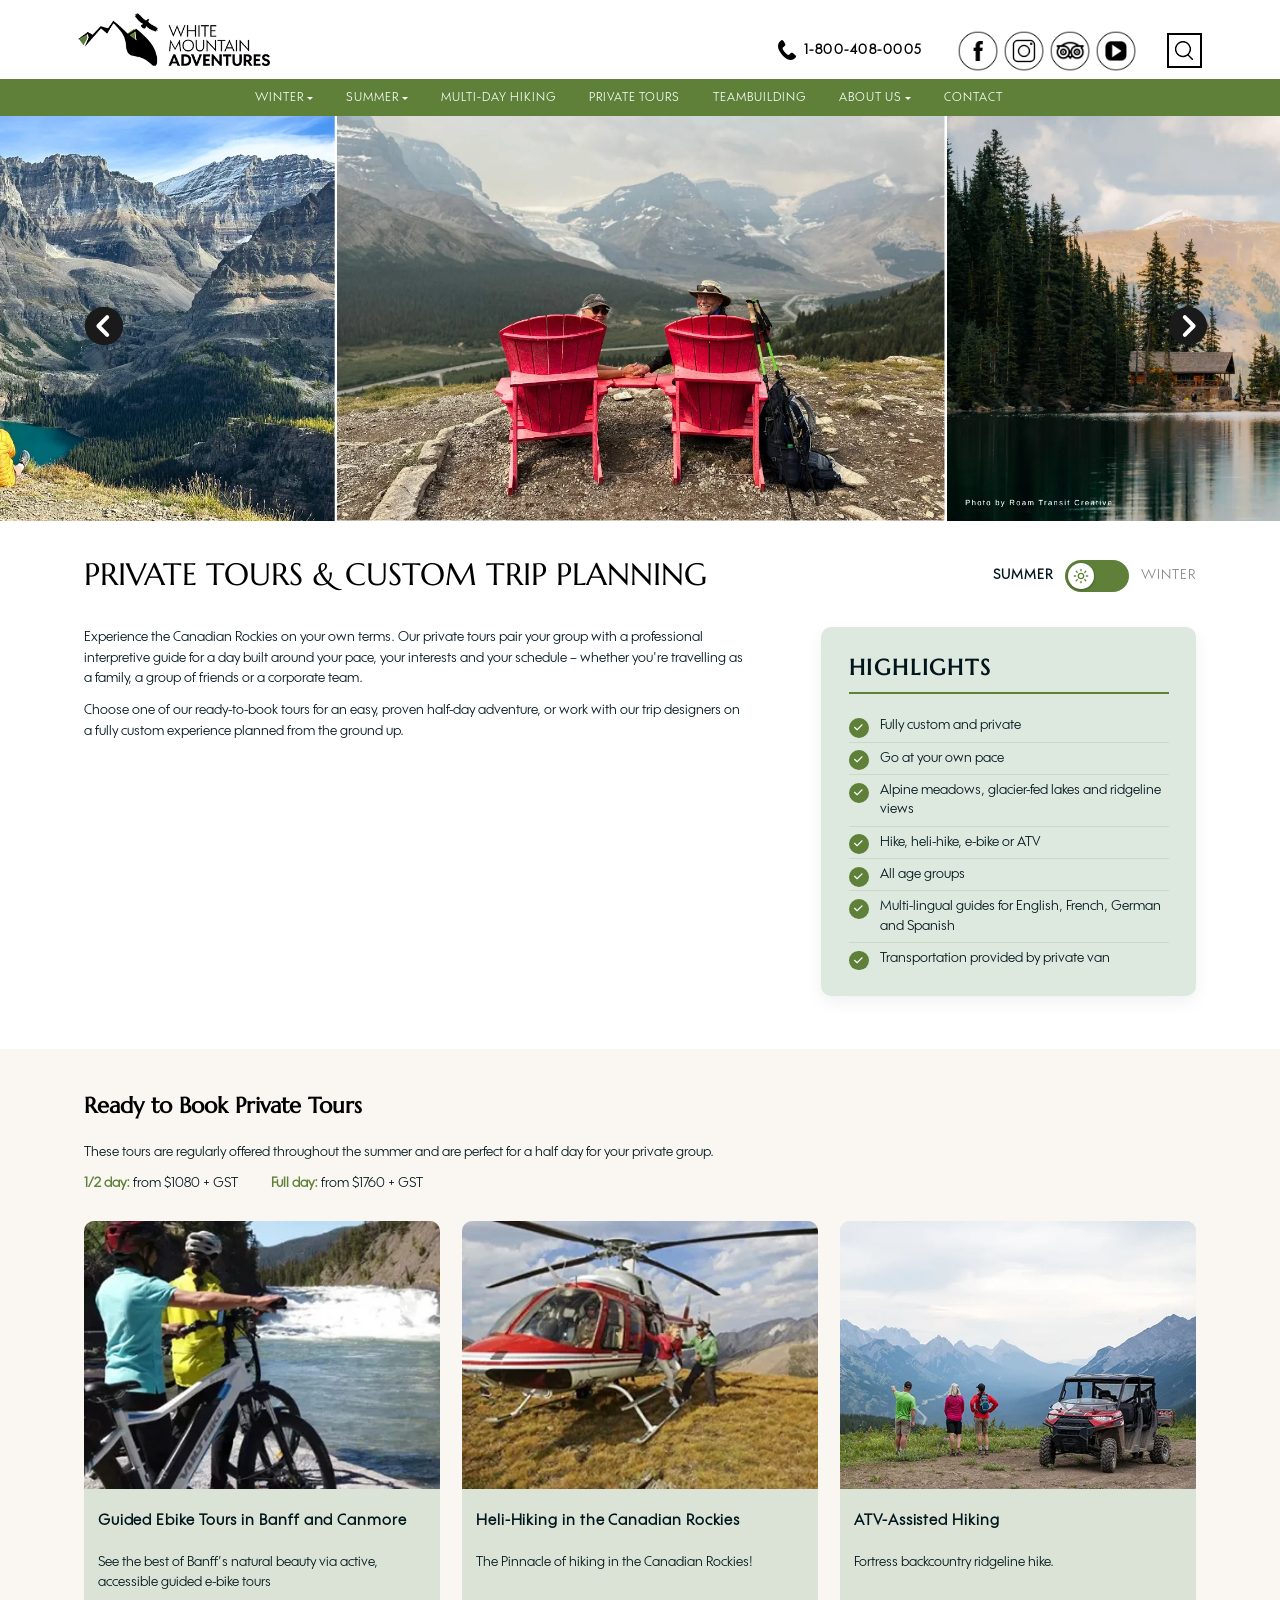
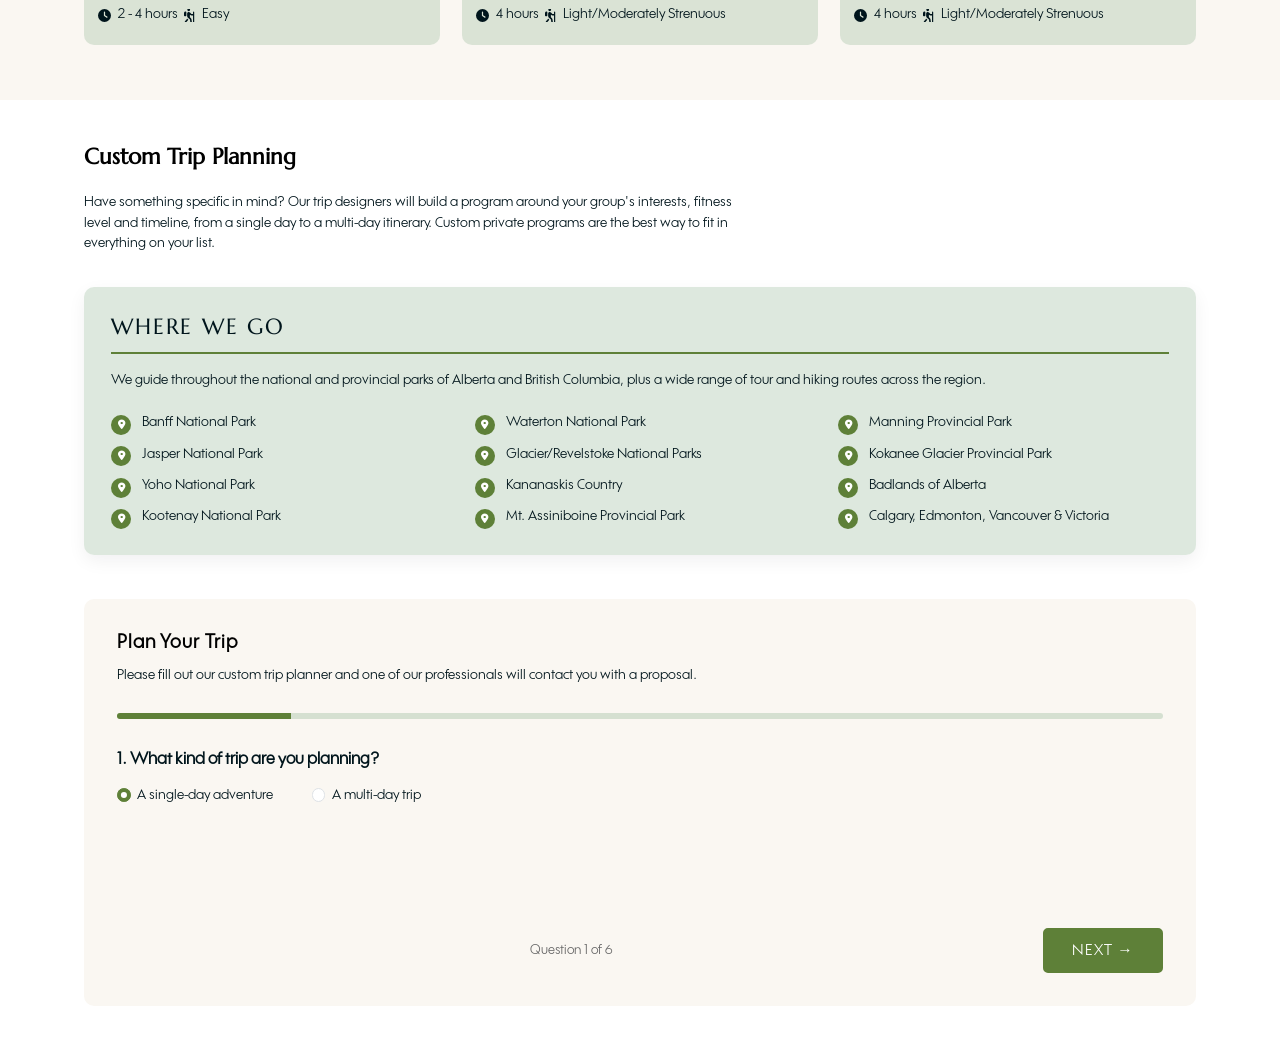
==== commit 74a04dcf: "Trip planner: add group size question Co-Authored-By: Claude Opus 5.5 <noreply@anthropic.com> Claude" ====
--- a/web/index.html
+++ b/web/index.html
@@ -150,19 +150,19 @@
           <span class="nav-link dropdown-toggle" role="button" data-bs-toggle="dropdown" aria-expanded="false" title="Expand menu Winter">Winter</span>
                   <ul data-block="nav_main" class="dropdown-menu nav-level-1">
                     <li class="nav-item">
-          <a href="https://www.whitemountainadventures.com/banff-icewalk-tours" class="dropdown-item" data-drupal-link-system-path="node/2">Icewalks in Banff</a>
-      </li>
-
-                    <li class="nav-item">
-          <a href="https://www.whitemountainadventures.com/snowshoe/lake-louise-winterland-tour" class="dropdown-item" data-drupal-link-system-path="node/33">Lake Louise Winterland Tour</a>
-      </li>
-
-                    <li class="nav-item">
-          <a href="https://www.whitemountainadventures.com/banff-snowshoeing" class="dropdown-item" data-drupal-link-system-path="node/7">Snowshoeing Adventures</a>
-      </li>
-
-                    <li class="nav-item">
-          <a href="https://www.whitemountainadventures.com/winter-gear-rental-banff" class="dropdown-item" data-drupal-link-system-path="node/305">Winter Rental Gear</a>
+          <a href="#" data-disabled-link class="dropdown-item" data-drupal-link-system-path="node/2">Icewalks in Banff</a>
+      </li>
+
+                    <li class="nav-item">
+          <a href="#" data-disabled-link class="dropdown-item" data-drupal-link-system-path="node/33">Lake Louise Winterland Tour</a>
+      </li>
+
+                    <li class="nav-item">
+          <a href="#" data-disabled-link class="dropdown-item" data-drupal-link-system-path="node/7">Snowshoeing Adventures</a>
+      </li>
+
+                    <li class="nav-item">
+          <a href="#" data-disabled-link class="dropdown-item" data-drupal-link-system-path="node/305">Winter Rental Gear</a>
       </li>
 
         </ul>
@@ -173,19 +173,19 @@
           <span class="nav-link dropdown-toggle" role="button" data-bs-toggle="dropdown" aria-expanded="false" title="Expand menu Summer">Summer</span>
                   <ul data-block="nav_main" class="dropdown-menu nav-level-1">
                     <li class="nav-item">
-          <a href="https://www.whitemountainadventures.com/daily-guided-hike-banff" class="dropdown-item" data-drupal-link-system-path="node/3">Daily Guided Hikes</a>
-      </li>
-
-                    <li class="nav-item">
-          <a href="https://www.whitemountainadventures.com/ebike-banff" class="dropdown-item" data-drupal-link-system-path="node/4">Guided e-Bike Tours</a>
-      </li>
-
-                    <li class="nav-item">
-          <a href="https://www.whitemountainadventures.com/heli-hiking-canadian-rockies" class="dropdown-item" data-drupal-link-system-path="node/29">Heli-Hiking</a>
-      </li>
-
-                    <li class="nav-item">
-          <a href="https://www.whitemountainadventures.com/atv-hiking-kananaskis-fortress" class="dropdown-item" data-drupal-link-system-path="node/30">ATV Hiking</a>
+          <a href="#" data-disabled-link class="dropdown-item" data-drupal-link-system-path="node/3">Daily Guided Hikes</a>
+      </li>
+
+                    <li class="nav-item">
+          <a href="#" data-disabled-link class="dropdown-item" data-drupal-link-system-path="node/4">Guided e-Bike Tours</a>
+      </li>
+
+                    <li class="nav-item">
+          <a href="#" data-disabled-link class="dropdown-item" data-drupal-link-system-path="node/29">Heli-Hiking</a>
+      </li>
+
+                    <li class="nav-item">
+          <a href="#" data-disabled-link class="dropdown-item" data-drupal-link-system-path="node/30">ATV Hiking</a>
       </li>
 
         </ul>
@@ -193,34 +193,34 @@
       </li>
 
                     <li class="nav-item">
-          <a href="https://www.whitemountainadventures.com/multi-day-hiking-trips-canadian-rockies" class="nav-link" data-drupal-link-system-path="node/5">Multi-Day Hiking</a>
-      </li>
-
-                    <li class="nav-item">
-          <a href="custom-private-tours-banff.html" class="nav-link active is-active" data-drupal-link-system-path="node/285" aria-current="page">Private Tours</a>
-      </li>
-
-                    <li class="nav-item">
-          <a href="https://www.whitemountainadventures.com/banff-teambuilding" class="nav-link" data-drupal-link-system-path="node/35">Teambuilding</a>
+          <a href="#" data-disabled-link class="nav-link" data-drupal-link-system-path="node/5">Multi-Day Hiking</a>
+      </li>
+
+                    <li class="nav-item">
+          <a href="#" data-disabled-link class="nav-link active is-active" data-drupal-link-system-path="node/285" aria-current="page">Private Tours</a>
+      </li>
+
+                    <li class="nav-item">
+          <a href="#" data-disabled-link class="nav-link" data-drupal-link-system-path="node/35">Teambuilding</a>
       </li>
 
                     <li class="nav-item dropdown">
           <span class="nav-link dropdown-toggle" role="button" data-bs-toggle="dropdown" aria-expanded="false" title="Expand menu About Us">About Us</span>
                   <ul data-block="nav_main" class="dropdown-menu nav-level-1">
                     <li class="nav-item">
-          <a href="https://www.whitemountainadventures.com/banff-adventure-company" class="dropdown-item" data-drupal-link-system-path="node/12">Our Story</a>
-      </li>
-
-                    <li class="nav-item">
-          <a href="https://www.whitemountainadventures.com/banff-guides" class="dropdown-item" data-drupal-link-system-path="node/13">Our Guides</a>
-      </li>
-
-                    <li class="nav-item">
-          <a href="https://www.whitemountainadventures.com/banff-guide-jobs" class="dropdown-item" data-drupal-link-system-path="node/14">Work With Us</a>
-      </li>
-
-                    <li class="nav-item">
-          <a href="https://www.whitemountainadventures.com/blog" class="dropdown-item" data-drupal-link-system-path="blog">Follow our Blog!</a>
+          <a href="#" data-disabled-link class="dropdown-item" data-drupal-link-system-path="node/12">Our Story</a>
+      </li>
+
+                    <li class="nav-item">
+          <a href="#" data-disabled-link class="dropdown-item" data-drupal-link-system-path="node/13">Our Guides</a>
+      </li>
+
+                    <li class="nav-item">
+          <a href="#" data-disabled-link class="dropdown-item" data-drupal-link-system-path="node/14">Work With Us</a>
+      </li>
+
+                    <li class="nav-item">
+          <a href="#" data-disabled-link class="dropdown-item" data-drupal-link-system-path="blog">Follow our Blog!</a>
       </li>
 
         </ul>
@@ -228,11 +228,11 @@
       </li>
 
                     <li class="only-footer nav-item">
-          <a href="https://www.whitemountainadventures.com/privacy-policy" class="nav-link" data-drupal-link-system-path="node/311">Privacy Policy</a>
-      </li>
-
-                    <li class="nav-item">
-          <a href="https://www.whitemountainadventures.com/contact" class="nav-link" data-drupal-link-system-path="node/11">Contact</a>
+          <a href="#" data-disabled-link class="nav-link" data-drupal-link-system-path="node/311">Privacy Policy</a>
+      </li>
+
+                    <li class="nav-item">
+          <a href="#" data-disabled-link class="nav-link" data-drupal-link-system-path="node/11">Contact</a>
       </li>
 
         </ul>
@@ -546,7 +546,14 @@
     </fieldset>
 
     <fieldset>
-      <legend>3. Where are you interested in visiting? <span class="hint">Select all that apply</span></legend>
+      <legend>3. Approximately how many people are in your group?</legend>
+      <div class="row g-3">
+        <div class="col-sm-6"><label class="form-label" for="group_size">Number of people</label><input class="form-control" type="number" id="group_size" name="group_size" min="1" max="200" placeholder="e.g. 6"></div>
+      </div>
+    </fieldset>
+
+    <fieldset>
+      <legend>4. Where are you interested in visiting? <span class="hint">Select all that apply</span></legend>
       <div class="place-group">
         <h4>National Parks</h4>
         <label><input class="form-check-input" type="checkbox" name="places[]" value="Banff National Park"> Banff National Park</label>
@@ -575,7 +582,7 @@
     </fieldset>
 
     <fieldset>
-      <legend>4. What activities are you interested in? <span class="hint">Select all that apply</span></legend>
+      <legend>5. What activities are you interested in? <span class="hint">Select all that apply</span></legend>
       <div class="place-group">
         <h4>Summer</h4>
         <label><input class="form-check-input" type="checkbox" name="activities[]" value="Guided day hiking"> Guided day hiking</label>
@@ -603,7 +610,7 @@
     </fieldset>
 
     <fieldset>
-      <legend>5. Your details</legend>
+      <legend>6. Your details</legend>
       <div class="row g-3">
         <div class="col-md-4"><label class="form-label" for="name">Name</label><input class="form-control" type="text" id="name" name="name" autocomplete="name" required></div>
         <div class="col-md-4"><label class="form-label" for="email">Email</label><input class="form-control" type="email" id="email" name="email" autocomplete="email" required></div>
--- a/web/custom/season.css
+++ b/web/custom/season.css
@@ -141,3 +141,4 @@
 .where-box li:before { content: "\f3c5"; font-family: "Font Awesome 6 Free"; font-weight: 900; position: absolute; left: 0; top: .7rem; width: 1.8rem; height: 1.8rem; border-radius: 50%; background: #5e8038; color: #fff; font-size: .9rem; display: flex; align-items: center; justify-content: center; }
 @media (max-width: 991px) { .where-box ul { columns: 2; } }
 @media (max-width: 575px) { .where-box ul { columns: 1; } }
+a[data-disabled-link]:not(.dropdown-toggle) { cursor: default; }
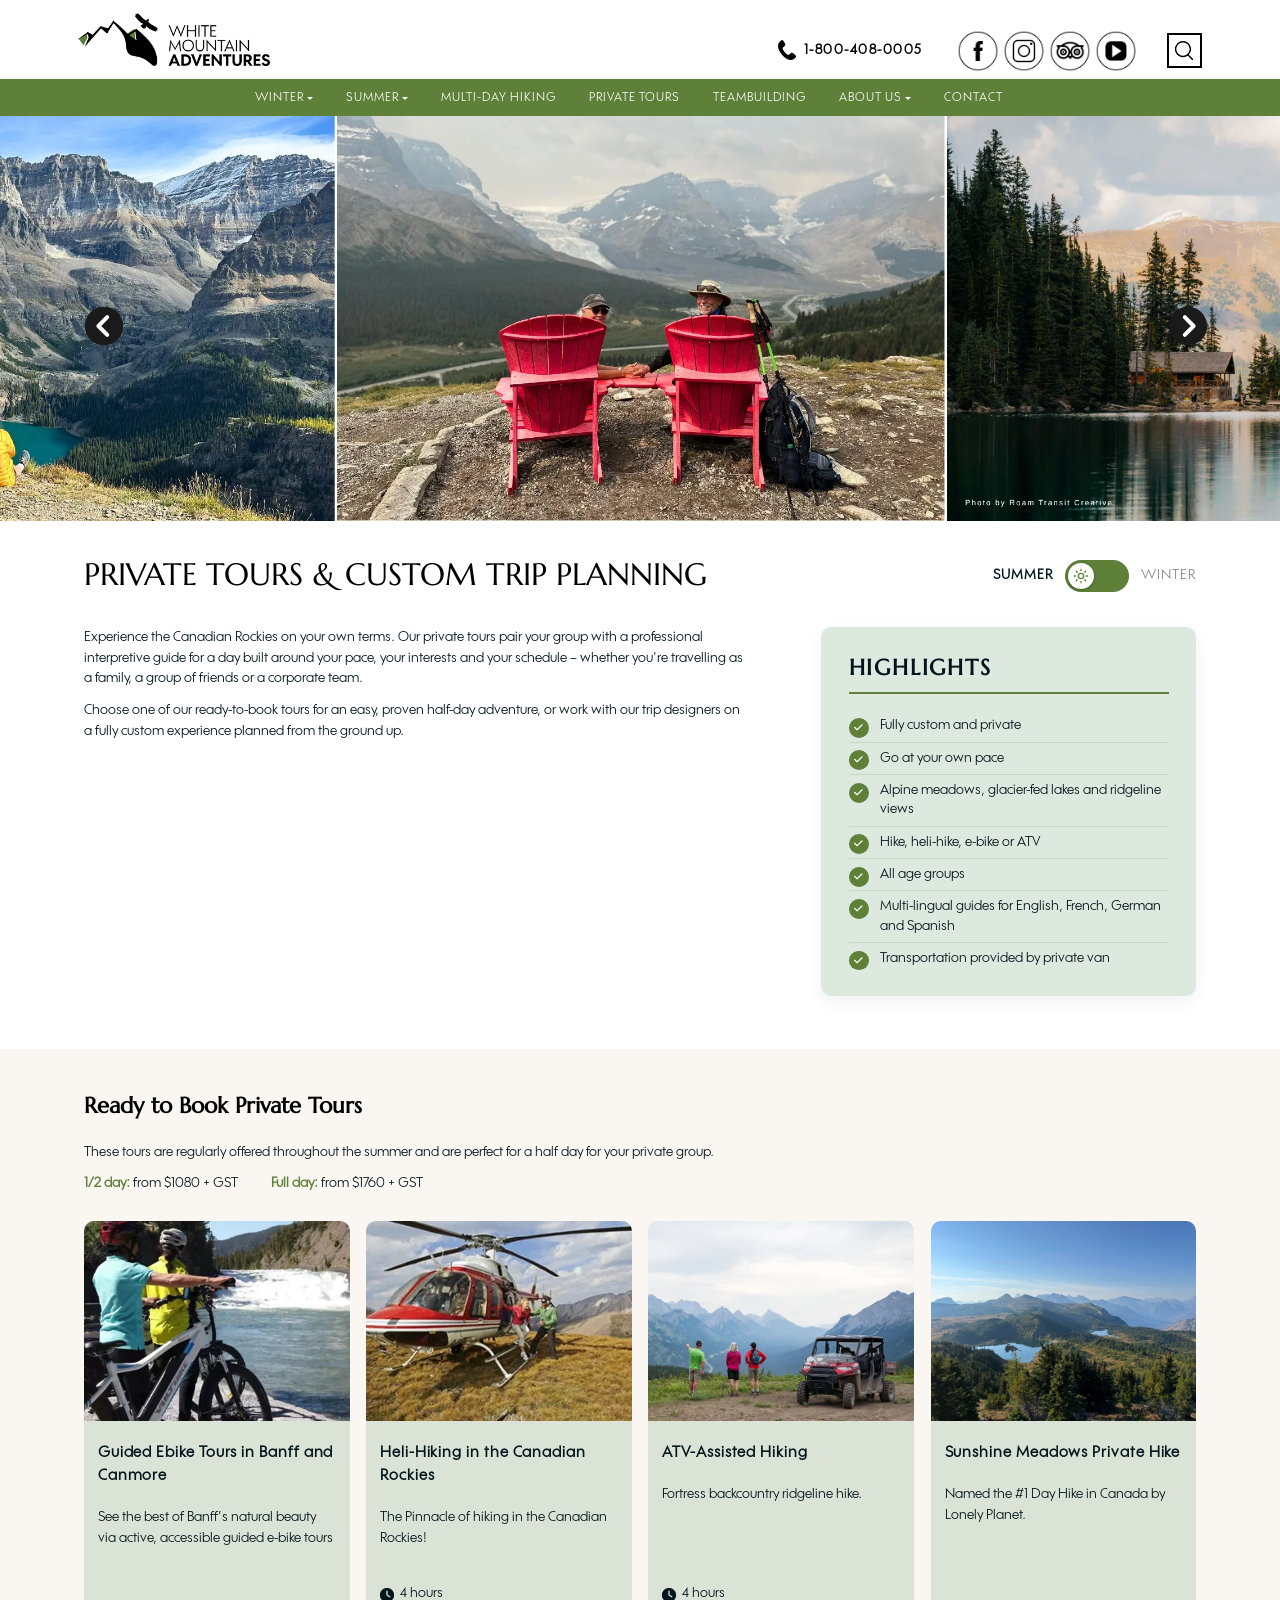
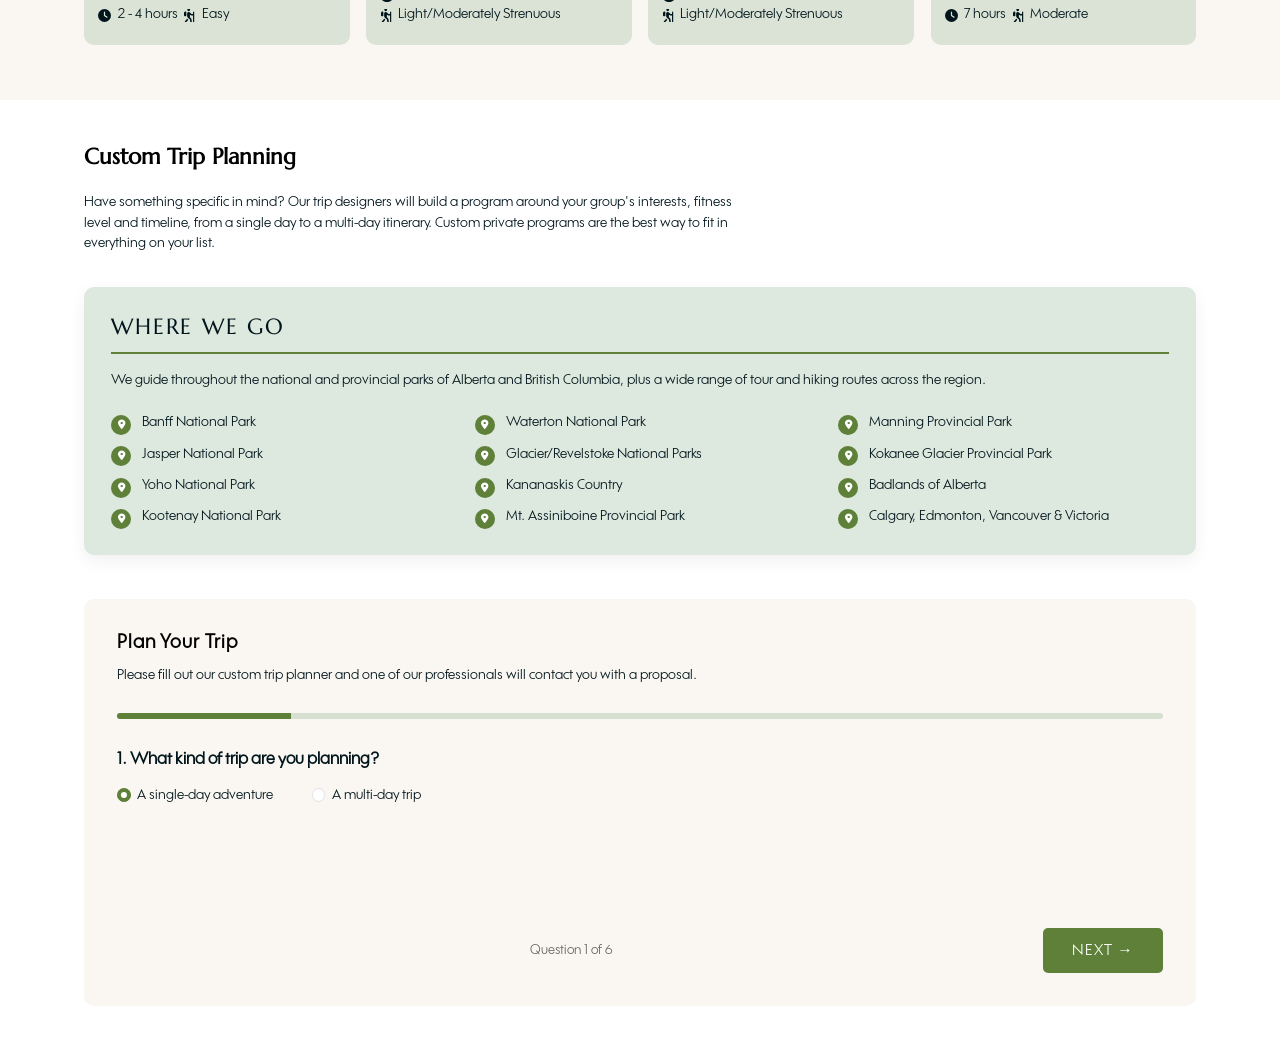
==== commit faf9c645: "Add Sunshine Meadows Private Hike card; 4 summer cards per row Co-Authored-By: Claude Opus 5.5 <nore" ====
--- a/web/index.html
+++ b/web/index.html
@@ -461,6 +461,13 @@
         <p>Fortress backcountry ridgeline hike.</p>
         <p class="thumb-duration"><i class="fa-solid fa-clock" aria-hidden="true"></i> &nbsp;4 hours&nbsp;&nbsp;<span class="thumb-diff"><i class="fa-solid fa-person-hiking" aria-hidden="true"></i> &nbsp;Light/Moderately Strenuous</span></p>
       </div></a></div>
+    <div class="home-thumb"><a class="thumb-link" href="#">
+      <div class="thumb-img"><img src="images/cards/sunshine-meadows.jpg" alt="Sunshine Meadows Private Hike"></div>
+      <div class="thumb-text">
+        <div class="thumb-title">Sunshine Meadows Private Hike</div>
+        <p>Named the #1 Day Hike in Canada by Lonely Planet.</p>
+        <p class="thumb-duration"><i class="fa-solid fa-clock" aria-hidden="true"></i> &nbsp;7 hours&nbsp;&nbsp;<span class="thumb-diff"><i class="fa-solid fa-person-hiking" aria-hidden="true"></i> &nbsp;Moderate</span></p>
+      </div></a></div>
   </div>
   <div class="private-thumbs winter-cards winter-only">
     <div class="home-thumb"><a class="thumb-link" href="#">
--- a/web/custom/season.css
+++ b/web/custom/season.css
@@ -142,3 +142,7 @@
 @media (max-width: 991px) { .where-box ul { columns: 2; } }
 @media (max-width: 575px) { .where-box ul { columns: 1; } }
 a[data-disabled-link]:not(.dropdown-toggle) { cursor: default; }
+/* 4 summer cards in one row */
+.private-thumbs.summer-cards { grid-template-columns: repeat(4, minmax(0, 1fr)); gap: 1.5rem; }
+@media (max-width: 990px) { .private-thumbs.summer-cards { grid-template-columns: repeat(2, minmax(0, 1fr)); } }
+@media (max-width: 767px) { .private-thumbs.summer-cards { grid-template-columns: 1fr; } }
